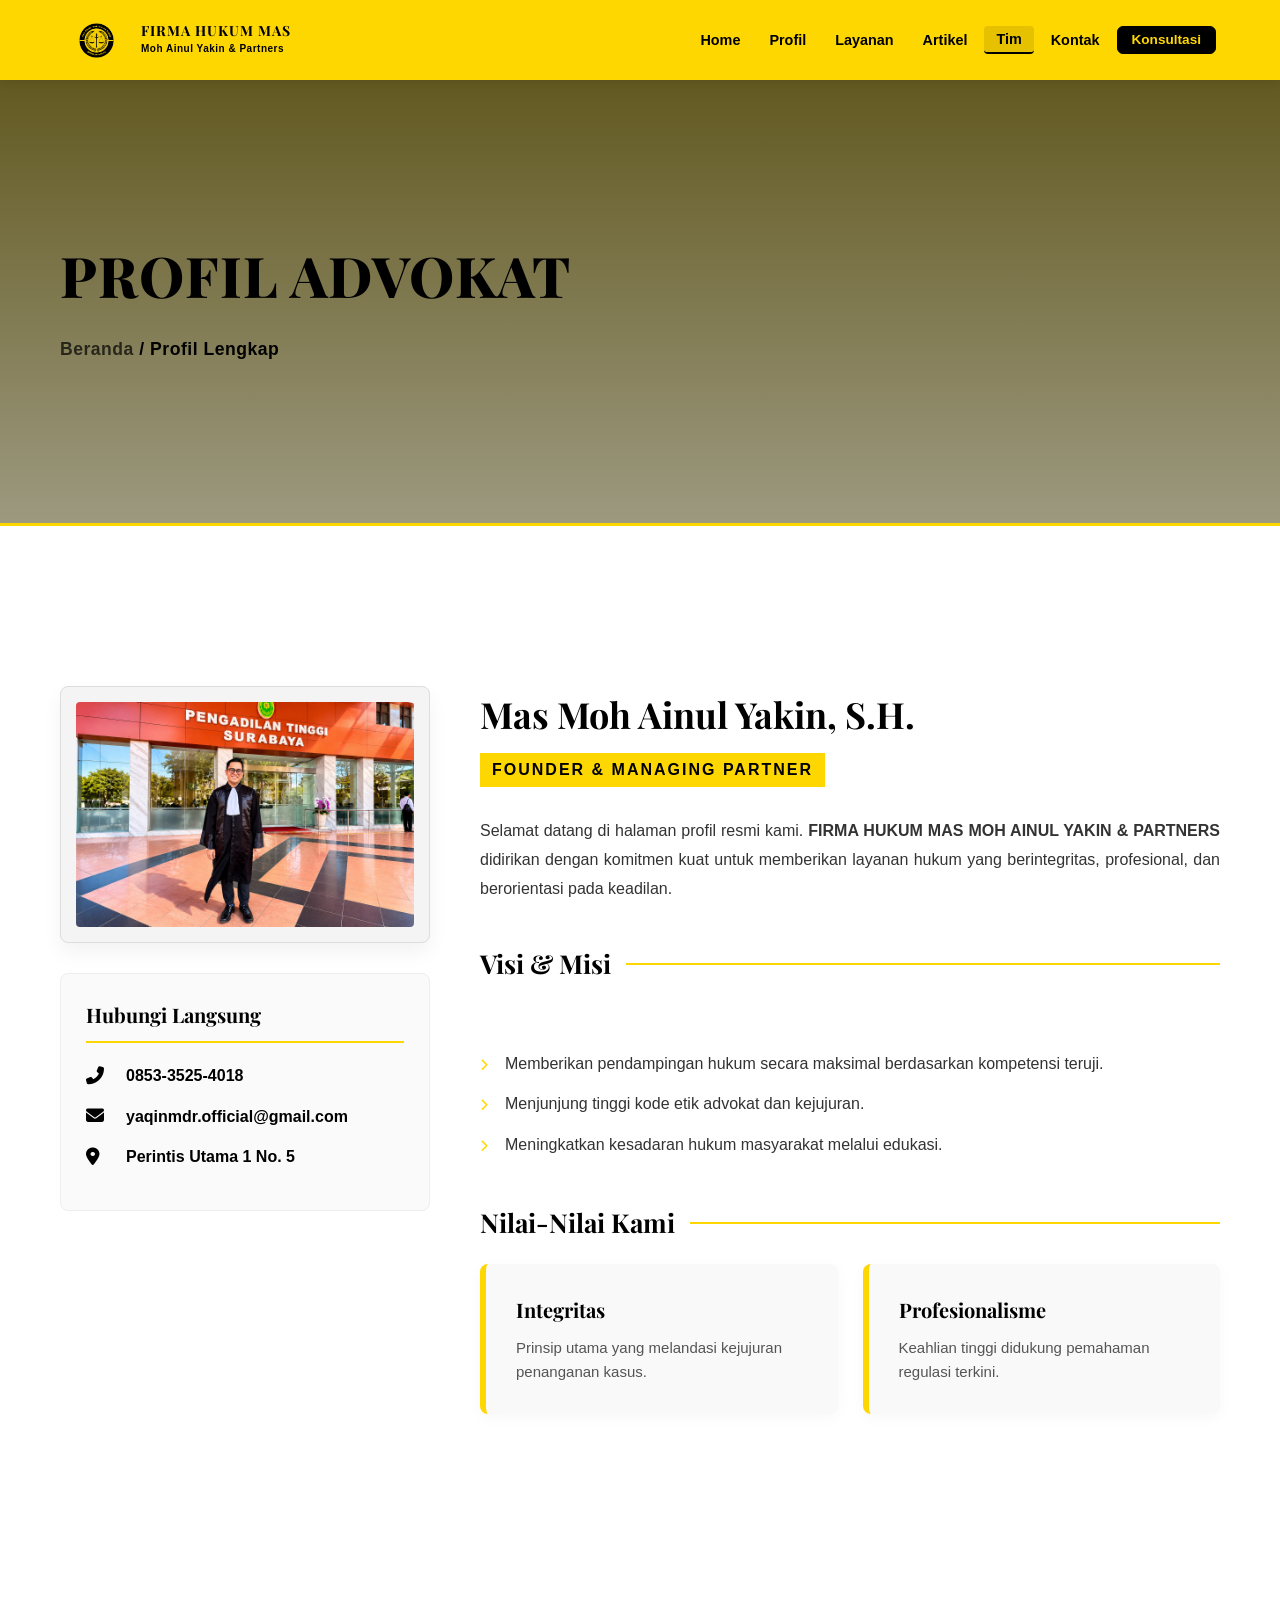
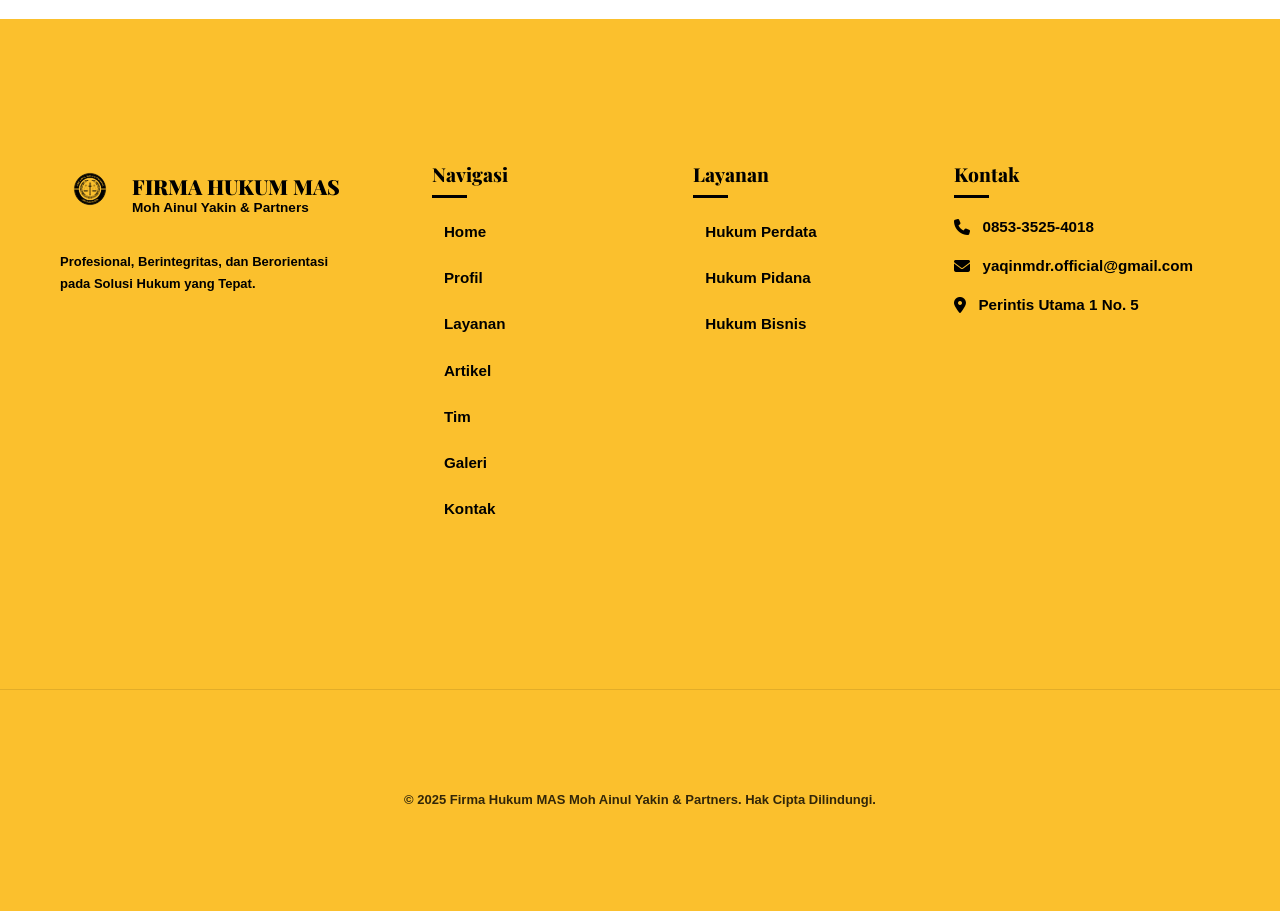
==== profil.html @ e80d19f1 "update pertama ke repo baru" ====
<!DOCTYPE html>
<html lang="id">
<head>
  <meta charset="UTF-8">
  <meta name="viewport" content="width=device-width, initial-scale=1.0">
  <title>Profil Lengkap - FIRMA HUKUM MAS MOH AINUL YAKIN & PARTNERS</title>
  
  <!-- Memanggil CSS Utama agar sinkron warnanya -->
  <link rel="stylesheet" href="style.css">
  
  <!-- Fonts -->
  <link href="https://fonts.googleapis.com/css2?family=Lato:ital,wght@0,300;0,400;0,700;1,400&family=Playfair+Display:ital,wght@0,400;0,600;0,700;1,400&display=swap" rel="stylesheet">
  
  <!-- Font Awesome -->
  <link rel="stylesheet" href="https://cdnjs.cloudflare.com/ajax/libs/font-awesome/6.4.0/css/all.min.css">

  <style>
    /* CSS Khusus Konten Halaman Profil */
.profile-hero {
  position: relative;
  padding: 150px 0 80px 0; /* Tambah padding agar lebih lega */
  
  /* GAMBAR LATAR: Meja Hukum/Perpustakaan Klasik */
  background: linear-gradient(rgba(255, 215, 0, 0.3), rgba(255, 255, 255, 0.8)), 
              url('https://images.unsplash.com/photo-1505664194779-8beaceb93744?ixlib=rb-4.0.3&auto=format&fit=crop&w=1500&q=80');
  
  background-size: cover;
  background-position: center;
  background-attachment: fixed; /* Efek paralaks keren saat di-scroll */
  border-bottom: 3px solid #FFD700;
}

.profile-hero h1 {
  font-family: 'Playfair Display', serif;
  font-size: 3.5rem; /* Ukuran diperbesar agar gagah */
  color: #000000 !important; /* HITAM PEKAT */
  font-weight: 900;
  margin-bottom: 15px;
  text-transform: uppercase;
  letter-spacing: 1px;
}

.profile-hero p {
  font-size: 1.1rem;
  color: #000000 !important; /* HITAM PEKAT */
  font-weight: 700;
  letter-spacing: 0.5px;
}

/* Warna link Beranda agar tetap hitam tapi ada efek hover */
.profile-hero p a {
  color: #000000;
  text-decoration: none;
  transition: 0.3s;
  opacity: 0.7; /* Buat sedikit pudar untuk pembeda */
}

.profile-hero p a:hover {
  opacity: 1;
  text-decoration: underline;
}

/* Responsif untuk HP */
@media (max-width: 768px) {
  .profile-hero {
    padding: 120px 0 50px 0;
    text-align: center;
  }
  .profile-hero h1 {
    font-size: 2.2rem;
  }
}
    .profile-detail { padding: 80px 0; background: #fff; }
    .profile-grid { display: grid; grid-template-columns: 1fr 2fr; gap: 50px; align-items: start; }

    .photo-wrapper {
      background: #f4f4f4;
      border: 1px solid #ddd;
      padding: 15px;
      border-radius: 8px;
      margin-bottom: 30px;
      box-shadow: 0 10px 20px rgba(0,0,0,0.05);
    }
    .photo-wrapper img { width: 100%; height: auto; border-radius: 4px; display: block; }

    .quick-contact {
      background: #fafafa;
      border-radius: 8px;
      padding: 25px;
      border: 1px solid #eee;
    }
    .quick-contact h3 {
      font-family: 'Playfair Display', serif;
      color: #000;
      font-size: 20px;
      margin-bottom: 20px;
      border-bottom: 2px solid #FFD700;
      padding-bottom: 10px;
    }
    .contact-item { display: flex; align-items: center; gap: 15px; margin-bottom: 15px; }
    .contact-item i { color: #000; font-size: 18px; width: 25px; }
    .contact-item span { color: #000; font-weight: 600; }

    .main-bio-content h2 { font-family: 'Playfair Display', serif; color: #000; font-size: 36px; margin-bottom: 10px; }
    
    .lawyer-title {
      font-size: 16px;
      color: #000;
      background: #FFD700;
      display: inline-block;
      padding: 4px 12px;
      text-transform: uppercase;
      letter-spacing: 2px;
      margin-bottom: 30px;
      font-weight: 800;
    }

    .bio-text { font-size: 16px; margin-bottom: 40px; text-align: justify; color: #333; line-height: 1.8; }

    .bio-section { margin-bottom: 45px; }
    .bio-section h3 {
      font-family: 'Playfair Display', serif;
      color: #000;
      font-size: 26px;
      margin-bottom: 20px;
      display: flex;
      align-items: center;
      gap: 15px;
    }
    .bio-section h3::after { content: ''; flex: 1; height: 2px; background: #FFD700; }

    .custom-list { list-style: none; padding: 0; }
    .custom-list li { position: relative; padding-left: 25px; margin-bottom: 15px; font-size: 16px; color: #333; }
    .custom-list li::before {
      content: '\f054'; font-family: 'Font Awesome 6 Free'; font-weight: 900;
      position: absolute; left: 0; top: 4px; color: #FFD700; font-size: 12px;
    }

    .values-grid { display: grid; grid-template-columns: repeat(auto-fit, minmax(280px, 1fr)); gap: 25px; margin-top: 20px; }
    .value-item {
      background: #f9f9f9;
      padding: 30px;
      border-radius: 8px;
      border-left: 6px solid #FFD700;
      box-shadow: 0 4px 15px rgba(0,0,0,0.03);
    }
    .value-item h4 { font-family: 'Playfair Display', serif; color: #000; font-size: 20px; margin-bottom: 10px; font-weight: 700; }
    .value-item p { font-size: 15px; color: #555; line-height: 1.6; }

    @media (max-width: 992px) {
      .profile-grid { grid-template-columns: 1fr; gap: 40px; }
    }

    @media (max-width: 768px) {
  /* Kondisi awal menu disembunyikan di HP */
  .nav-links {
    display: none; /* Ini yang bikin menu ilang di HP */
    position: absolute;
    top: 80px; /* Jarak dari atas navbar */
    left: 0;
    width: 100%;
    background-color: #FFD700; /* Warna kuning senada navbar */
    flex-direction: column;
    padding: 20px 0;
    box-shadow: 0 10px 15px rgba(0,0,0,0.1);
    z-index: 999;
  }

  /* KETIKA DIKLIK (Class .open muncul lewat JS) */
  .nav-links.open {
    display: flex !important; /* Memaksa menu muncul */
  }

  .nav-links li {
    margin: 10px 0;
  }

  /* Munculkan tombol hamburger di HP */
  .hamburger {
    display: flex !important;
  }
}
  </style>
</head>
<body>

  <!-- ===== NAVBAR ===== -->
  <nav class="navbar" id="navbar">
    <div class="nav-container">
      <div class="nav-logo">
        <img src="images/logo2.jfif" alt="Logo Firma Hukum MAS" class="nav-logo-img" />
        <div class="nav-logo-text">
          <span class="logo-title">FIRMA HUKUM MAS</span>
          <span class="logo-sub">Moh Ainul Yakin & Partners</span>
        </div>
      </div>
      <ul class="nav-links" id="navLinks">
         <li><a href="index.html" class="nav-link" style="color:#000 !important; font-weight:700;">Home</a></li>
        <li><a href="profil.html" class="nav-link" style="color:#000 !important; font-weight:700;">Profil</a></li>
        <li><a href="layanan.html" class="nav-link" style="color:#000 !important; font-weight:700;">Layanan</a></li>
        <li><a href="artikel.html" class="nav-link" style="color:#000 !important; font-weight:700;">Artikel</a></li>
        <li><a href="tim.html" class="nav-link active" style="color:#000 !important; font-weight:700; background: rgba(0,0,0,0.1);">Tim</a></li>
        <li><a href="kontak.html" class="nav-link" style="color:#000 !important; font-weight:700;">Kontak</a></li>
        <li><a href="#kontak" class="nav-btn-konsul" style="background:#000; color:#FFD700 !important;">Konsultasi</a></li>
      </ul>
      <button class="hamburger" id="hamburger">
        <span></span><span></span><span></span>
      </button>
    </div>
  </nav>

  <!-- HERO MINI -->
  <header class="profile-hero">
    <div class="container">
      <h1 style="font-family: 'Playfair Display', serif; font-weight: 800;">Profil Advokat</h1>
      <p style="font-weight: 600;"><a href="index.html" style="color:#000; text-decoration: none;">Beranda</a> / Profil Lengkap</p>
    </div>
  </header>

  <!-- DETAIL PROFIL -->
  <main class="profile-detail">
    <div class="container">
      <div class="profile-grid">

        <!-- KOLOM KIRI (SIDEBAR) -->
        <aside class="profile-sidebar">
          <div class="photo-wrapper">
            <img src="images/fotopp.jpeg" alt="Mas Moh Ainul Yakin, S.H.">
          </div>
          
          <div class="quick-contact">
            <h3>Hubungi Langsung</h3>
            <div class="contact-item">
              <i class="fas fa-phone-alt"></i>
              <span>0853-3525-4018</span>
            </div>
            <div class="contact-item">
              <i class="fas fa-envelope"></i>
              <span>yaqinmdr.official@gmail.com</span>
            </div>
            <div class="contact-item">
              <i class="fas fa-map-marker-alt"></i>
              <span>Perintis Utama 1 No. 5</span>
            </div>
          </div>
        </aside>

        <!-- KOLOM KANAN (KONTEN LENGKAP) -->
        <section class="main-bio-content">
          <h2>Mas Moh Ainul Yakin, S.H.</h2>
          <div class="lawyer-title">Founder & Managing Partner</div>
          
          <div class="bio-text">
            <p>Selamat datang di halaman profil resmi kami. <strong>FIRMA HUKUM MAS MOH AINUL YAKIN & PARTNERS</strong> didirikan dengan komitmen kuat untuk memberikan layanan hukum yang berintegritas, profesional, dan berorientasi pada keadilan.</p>
          </div>

          <div class="bio-section">
            <h3>Visi & Misi</h3>
            <p style="margin-bottom: 20px;"><strong>Visi:</strong> Menjadi firma hukum terpercaya, profesional, dan berintegritas tinggi.</p>
            <ul class="custom-list">
              <li>Memberikan pendampingan hukum secara maksimal berdasarkan kompetensi teruji.</li>
              <li>Menjunjung tinggi kode etik advokat dan kejujuran.</li>
              <li>Meningkatkan kesadaran hukum masyarakat melalui edukasi.</li>
            </ul>
          </div>

          <div class="bio-section">
            <h3>Nilai-Nilai Kami</h3>
            <div class="values-grid">
              <!-- Value 1 -->
              <div class="value-item">
                <h4>Integritas</h4>
                <p>Prinsip utama yang melandasi kejujuran penanganan kasus.</p>
              </div>
              <!-- Value 2 -->
              <div class="value-item">
                <h4>Profesionalisme</h4>
                <p>Keahlian tinggi didukung pemahaman regulasi terkini.</p>
              </div>
            </div>
          </div>
        </section>

      </div>
    </div>
  </main>

  <!-- ===== FOOTER ===== -->
  <footer class="footer">
    <div class="footer-top">
      <div class="container footer-grid">
        <div class="footer-brand">
          <div class="footer-logo">
            <img src="images/logo-bg.png" alt="Logo" class="footer-logo-img" />
            <div class="footer-logo-text">
              <span class="footer-logo-title">FIRMA HUKUM MAS</span>
              <span class="footer-logo-sub">Moh Ainul Yakin & Partners</span>
            </div>
          </div>
          <p class="footer-tagline">Profesional, Berintegritas, dan Berorientasi pada Solusi Hukum yang Tepat.</p>
        </div>
        <div class="footer-links">
          <h4>Navigasi</h4>
          <ul>
          <li><a href="index.html">Home</a></li>
          <li><a href="profil.html">Profil</a></li>
          <li><a href="layanan.html">Layanan</a></li>
          <li><a href="artikel.html">Artikel</a></li>
          <li><a href="tim.html">Tim</a></li>
          <li><a href="galeri.html">Galeri</a></li>
          <li><a href="kontak.html">Kontak</a></li>
          </ul>
        </div>
        <div class="footer-links">
          <h4>Layanan</h4>
          <ul>
            <li><a href="layanan.html#perdata">Hukum Perdata</a></li>
            <li><a href="layanan.html#pidana">Hukum Pidana</a></li>
            <li><a href="layanan.html#bisnis">Hukum Bisnis</a></li>
          </ul>
        </div>
        <div class="footer-contact">
          <h4>Kontak</h4>
          <p><i class="fas fa-phone"></i> 0853-3525-4018</p>
          <p><i class="fas fa-envelope"></i> yaqinmdr.official@gmail.com</p>
          <p><i class="fas fa-map-marker-alt"></i> Perintis Utama 1 No. 5</p>
        </div>
      </div>
    </div>
    <div class="footer-bottom">
      <div class="container">
        <p>© 2025 Firma Hukum MAS Moh Ainul Yakin & Partners. Hak Cipta Dilindungi.</p>
      </div>
    </div>
  </footer>

 <script>
  // Ambil elemen tombol hamburger dan daftar menu
  const hamburger = document.getElementById('hamburger');
  const navLinks = document.getElementById('navLinks');

  // Ketika tombol hamburger diklik
  hamburger.addEventListener('click', () => {
    // Tambahkan atau hapus class 'open' pada menu
    navLinks.classList.toggle('open');
    // Tambahkan atau hapus class 'open' pada tombol (biar ada animasi kalau mau)
    hamburger.classList.toggle('open');
  });

  // (Opsional) Tutup menu jika pengguna klik salah satu link di dalamnya
  document.querySelectorAll('.nav-link').forEach(link => {
    link.addEventListener('click', () => {
      navLinks.classList.remove('open');
      hamburger.classList.remove('open');
    });
  });
</script>
</body>
</html>
---- style.css ----
/* ===== CSS VARIABLES ===== */
:root {
  --gold: #FFD700;
  --gold-light: #FFE44D;
  --gold-dark: #E6BE00;
  --gold-text: #B8920A;
  --gold-gradient: linear-gradient(135deg, #FFD700, #FFE44D, #FFD700);
  --dark: #0D0D0D;
  --dark-2: #1A1A1A;
  --dark-3: #222222;
  --text: #2C2C2C;
  --text-light: #666;
  --white: #FFFFFF;
  --bg-light: #F9F7F2;
  --bg-section: #F4F1EA;
  --border: rgba(255, 215, 0, 0.2);
  --shadow: 0 8px 32px rgba(0,0,0,0.12);
  --shadow-gold: 0 8px 32px rgba(255, 215, 0, 0.25);
  --radius: 12px;
  --radius-lg: 20px;
  --transition: all 0.3s cubic-bezier(0.4, 0, 0.2, 1);
}

/* ===== RESET & BASE ===== */
*, *::before, *::after { box-sizing: border-box; margin: 0; padding: 0; }
html { scroll-behavior: smooth; font-size: 16px; }
body { font-family: 'Lato', sans-serif; color: var(--text); background: var(--white); overflow-x: hidden; }
a { text-decoration: none; color: inherit; }
ul { list-style: none; }
img { max-width: 100%; display: block; }
button { cursor: pointer; border: none; background: none; font-family: inherit; }

.gold { color: var(--gold); }
.container { max-width: 1200px; margin: 0 auto; padding: 0 24px; }

/* ===== LOGO IMAGE ===== */
.nav-logo-img {
  height: 65px;
  width: auto;
  object-fit: contain;
  display: block;
  flex-shrink: 0;
   mix-blend-mode: multiply; 
}
.nav-logo {
  display: flex;
  align-items: center;
  gap: 15px;
  min-width: 0;
}
.nav-logo-text {
  display: flex;
  flex-direction: column;
  justify-content: center;
}
.logo-title {
  color: #000 !important;
  font-weight: 900; /* Dibuat lebih tebal */
  font-size: 1.5rem; /* Ukuran font diperbesar */
  line-height: 1.1;
  letter-spacing: 0.5px;
}
.logo-sub {
  color: #000 !important;
  font-size: 0.95rem; /* Ukuran sub-teks diperbesar */
  font-weight: 700;
  margin-top: 2px;
}

/* ===== ABOUT PHOTO ===== */
.about-photo {
  width: 320px;
  height: 380px;
  object-fit: cover;
  border-radius: var(--radius-lg);
  border: 3px solid rgba(255,215,0,0.3);
  box-shadow: var(--shadow), 0 0 0 8px rgba(255,215,0,0.06);
  display: block;
}

/* ===== ARTIKEL PHOTO ===== */
.artikel-photo {
  width: 100%;
  height: 200px;
  object-fit: cover;
  display: block;
  transition: transform 0.4s ease;
}
.artikel-card:hover .artikel-photo { transform: scale(1.05); }

/* ===== FOOTER LOGO IMAGE ===== */
.footer-logo-img {
  height: 52px;
  width: auto;
  object-fit: contain;
  margin-bottom: 16px;
  display: block;
}


::-webkit-scrollbar { width: 6px; }
::-webkit-scrollbar-track { background: var(--bg-light); }
::-webkit-scrollbar-thumb { background: var(--gold); border-radius: 3px; }

/* ===== NAVBAR ===== */
.navbar {
  position: fixed;
  top: 0;
  left: 0;
  width: 100%;
  z-index: 1000;
  background: #FFD700; /* Kuning */
  box-shadow: 0 2px 10px rgba(0,0,0,0.1);
  height: 80px; /* Atur tinggi navbar */
  display: flex;
  align-items: center;
}
.navbar.scrolled {
  background: rgba(255,255,255,0.98);
  box-shadow: 0 4px 24px rgba(0,0,0,0.08);
}
.nav-container {
  width: 100%;
  max-width: 1200px;
  margin: 0 auto;
  padding: 0 24px;
  display: flex;
  justify-content: space-between;
  align-items: center;
}
.nav-logo { display: flex; align-items: center; gap: 12px; }
.logo-icon {
  width: 44px; height: 44px;
  background: var(--gold-gradient);
  border-radius: 10px;
  display: flex; align-items: center; justify-content: center;
  font-size: 20px; color: var(--dark);
  box-shadow: var(--shadow-gold);
}
.logo-text { display: flex; flex-direction: column; }
.logo-title { font-family: 'Playfair Display', serif; font-size: 14px; font-weight: 700; color: var(--dark); letter-spacing: 1px; }
.logo-sub { font-size: 10px; color: var(--gold-text); letter-spacing: 0.5px; }

.nav-links {
  display: flex;
  align-items: center;
  gap: 5px; /* Jarak antar menu */
  list-style: none;
  margin: 0;
  padding: 0;
}

.nav-link {
  color: #000 !important;
  font-weight: 700;
  text-decoration: none;
  font-size: 0.9rem; /* Ukuran font sedikit dikecilkan */
  padding: 6px 12px; /* Padding dikurangi agar lebih slim */
  border-radius: 4px; /* Lengkungan sedikit saja */
  transition: all 0.2s ease;
  display: inline-block;
  line-height: 1; /* Memastikan teks tepat di tengah secara vertikal */
}

.nav-link:hover {
  background-color: #000; /* Background jadi hitam */
  color: #FFD700 !important; /* Tulisan jadi kuning (biar tetap nyambung sama tema) */
  /* ATAU ganti ke #fff jika ingin tulisan putih bersih */
}


.nav-link::after {
  content: ''; position: absolute; bottom: 4px; left: 50%; transform: translateX(-50%);
  width: 0; height: 2px; background: var(--gold); border-radius: 2px;
  transition: width 0.3s ease;
}
.nav-link.active {
  background-color: rgba(0, 0, 0, 0.1); /* Kasih tanda tipis kalau lagi di menu itu */
  border-bottom: 2px solid #000;
}
.nav-btn-konsul {
  background: #000 !important; /* Tetap Hitam */
  color: #FFD700 !important;    /* Tetap Kuning */
  padding: 6px 14px;            /* Padding dikecilkan agar lebih slim */
  border-radius: 6px;           /* Sudut kotak yang lebih halus */
  font-weight: 700;
  font-size: 0.85rem;           /* Ukuran font sedikit lebih kecil dari menu lain agar terlihat pas */
  text-decoration: none;
  transition: all 0.3s ease;
  display: inline-block;
  line-height: 1;               /* Menjaga teks tetap di tengah */
  border: 1px solid #000;       /* Menambah ketegasan */
}

.nav-btn-konsul:hover {
  background: #333 !important;  /* Warna hitam agak pudar saat hover */
  transform: translateY(-1px);  /* Efek angkat sedikit saat di-hover */
}

.hamburger {
  display: none;
  flex-direction: column;
  gap: 5px;
  padding: 10px;
  background: rgba(255,215,0,0.15);
  border: 1px solid rgba(255,215,0,0.35);
  border-radius: 8px;
  cursor: pointer;
  z-index: 1100;
  position: relative;
}
.hamburger span { display: block; width: 24px; height: 2px; background: var(--dark); border-radius: 2px; transition: var(--transition); }
.hamburger.open span:nth-child(1) { transform: translateY(7px) rotate(45deg); }
.hamburger.open span:nth-child(2) { opacity: 0; }
.hamburger.open span:nth-child(3) { transform: translateY(-7px) rotate(-45deg); }

/* ===== HERO SLIDER ===== */
.hero { position: relative; height: 100vh; min-height: 600px; overflow: hidden; }
.slider-wrapper { position: relative; height: 100%; }

.slide {
  position: absolute; inset: 0;
  opacity: 0; transition: opacity 0.8s ease;
  display: flex; align-items: center;
}
.slide.active { opacity: 1; z-index: 2; }

.slide-bg {
  position: absolute; inset: 0; background-size: cover; background-position: center top;
  transition: transform 8s ease; transform: scale(1.05);
  z-index: 0;
}
.slide.active .slide-bg { transform: scale(1); }

.slide-bg-1 { background: var(--white); }
.slide-bg-2 { background: var(--white); }
.slide-bg-3 { background: var(--white); }

/* Gold geometric accents per slide */
.slide-bg-1::before, .slide-bg-2::before, .slide-bg-3::before {
  content: ''; position: absolute; inset: 0;
  background:
    radial-gradient(ellipse 60% 80% at 80% 50%, rgba(255,215,0,0.06) 0%, transparent 70%),
    radial-gradient(circle at 20% 80%, rgba(255,215,0,0.04) 0%, transparent 50%);
}

.slide-overlay {
  display: none;
}

.slide-content {
  position: relative; z-index: 3;
  max-width: 1200px; margin: 0 auto; padding: 0 24px;
  width: 100%; display: flex; align-items: center; justify-content: center; gap: 60px;
  padding-top: 72px;
}

.slide-text { flex: 1; max-width: 700px; text-align: center; }
.slide-accent-bar { margin-left: auto; margin-right: auto; }
.slide-actions { justify-content: center; }
.slide-socials { justify-content: center; }

.slide-accent-bar { display: none; }

.slide-heading {
  font-family: 'Playfair Display', serif;
  font-size: clamp(36px, 5vw, 58px);
  font-weight: 900; color: var(--gold);
  line-height: 1.15; margin-bottom: 20px;
  -webkit-text-stroke: 1.5px var(--dark);
  paint-order: stroke fill;
}
.slide-heading .gold {
  color: var(--dark);
}

.typewriter-wrap { display: inline-block; }
.typewriter {
  color: var(--dark);
  border-right: 3px solid var(--dark);
  white-space: nowrap; overflow: hidden;
  animation: blink-cursor 0.75s step-end infinite;
}
@keyframes blink-cursor { 0%,100%{border-color:var(--dark)} 50%{border-color:transparent} }

.slide-desc {
  color: var(--text-light); font-size: 16px;
  line-height: 1.8; margin: 0 auto 32px; max-width: 480px;
  text-align: center;
}

.slide-actions { display: flex; flex-wrap: wrap; gap: 12px; margin-bottom: 28px; }

.btn-phone {
  display: inline-flex; align-items: center; gap: 8px;
  background: rgba(13,13,13,0.04); color: var(--dark);
  border: 1px solid rgba(13,13,13,0.15);
  padding: 12px 20px; border-radius: 50px; font-size: 14px; font-weight: 600;
  backdrop-filter: blur(8px); transition: var(--transition);
}
.btn-phone:hover { background: rgba(13,13,13,0.08); transform: translateY(-2px); }

.btn-konsul {
  display: inline-flex; align-items: center; gap: 8px;
  background: var(--gold-gradient); color: var(--white);
  padding: 12px 24px; border-radius: 50px; font-size: 14px; font-weight: 700;
  box-shadow: var(--shadow-gold); transition: var(--transition); letter-spacing: 0.3px;
}
.btn-konsul:hover { transform: translateY(-3px); box-shadow: 0 16px 40px rgba(255,215,0,0.45); }

.btn-wa {
  display: inline-flex; align-items: center; gap: 8px;
  background: #25D366; color: var(--white);
  padding: 12px 20px; border-radius: 50px; font-size: 14px; font-weight: 600;
  transition: var(--transition);
}
.btn-wa:hover { background: #1ebe5b; transform: translateY(-2px); }

.slide-socials { display: flex; gap: 12px; margin-bottom: 50px; }
.slide-socials a {
  width: 38px; height: 38px; border-radius: 50%;
  border: 1px solid rgba(255,215,0,0.4);
  display: flex; align-items: center; justify-content: center;
  color: var(--dark); font-size: 14px;
  transition: var(--transition);
}
.slide-socials a:hover { background: var(--gold); color: var(--dark); transform: translateY(-3px); }

.slide-visual {
  flex: 0 0 auto; display: flex; flex-direction: column;
  align-items: center; gap: 16px;
}
.visual-icon-wrap {
  width: 260px; height: 320px;
  background: linear-gradient(135deg, rgba(255,215,0,0.08) 0%, rgba(255,215,0,0.02) 100%);
  border: 1px solid rgba(255,215,0,0.2);
  border-radius: var(--radius-lg);
  display: flex; align-items: center; justify-content: center;
  position: relative; overflow: hidden;
}
.visual-icon-wrap::before {
  content: ''; position: absolute; inset: 0;
  background: radial-gradient(circle at 50% 50%, rgba(255,215,0,0.1) 0%, transparent 70%);
}
.hero-icon { font-size: 100px; color: var(--gold); opacity: 0.6; }
.slide-name-tag {
  background: rgba(255,215,0,0.15); border: 1px solid rgba(255,215,0,0.3);
  color: var(--gold); padding: 8px 20px; border-radius: 50px;
  font-size: 12px; font-weight: 600; letter-spacing: 0.5px;
  backdrop-filter: blur(8px);
}

/* Slider controls */
.slider-arrow {
  position: absolute; top: 50%; transform: translateY(-50%);
  width: 50px; height: 50px; border-radius: 50%;
  background: rgba(255,215,0,0.15); border: 1px solid rgba(255,215,0,0.3);
  color: var(--dark); font-size: 16px; z-index: 10;
  display: flex; align-items: center; justify-content: center;
  transition: var(--transition); backdrop-filter: blur(8px);
}
.slider-arrow:hover { background: var(--gold); color: var(--dark); transform: translateY(-50%) scale(1.1); }
.prev { left: 24px; }
.next { right: 24px; }

.slider-dots {
  position: absolute; bottom: 28px; left: 50%; transform: translateX(-50%);
  display: flex; gap: 10px; z-index: 10;
}
.dot {
  width: 10px; height: 10px; border-radius: 50%;
  background: rgba(13,13,13,0.15); border: 1px solid rgba(255,215,0,0.4);
  transition: var(--transition);
}
.dot.active { background: var(--gold); width: 28px; border-radius: 5px; }

/* ===== STATS BAR ===== */
.stats-bar {
  background: var(--white);
  border-top: 2px solid var(--gold);
  border-bottom: 1px solid rgba(255,215,0,0.2);
  padding: 36px 0;
}
.stats-container {
  max-width: 1200px; margin: 0 auto; padding: 0 24px;
  display: flex; align-items: center; justify-content: space-around;
  flex-wrap: wrap; gap: 24px;
}
.stat-item {
  text-align: center;
  display: flex; flex-direction: column; align-items: center; gap: 4px;
}
.stat-num {
  font-family: 'Playfair Display', serif;
  font-size: 42px; font-weight: 900; color: var(--gold);
  line-height: 1;
  -webkit-text-stroke: 1px var(--dark);
  paint-order: stroke fill;
}
.stat-plus {
  font-size: 24px; font-weight: 700; color: var(--gold); margin-left: 2px;
  -webkit-text-stroke: 0.75px var(--dark);
  paint-order: stroke fill;
}
.stat-label { font-size: 13px; color: var(--text-light); letter-spacing: 0.5px; margin-top: 4px; }
.stat-divider { width: 1px; height: 50px; background: rgba(255,215,0,0.25); }

/* ===== SECTION COMMON ===== */
.section-header { text-align: center; margin-bottom: 60px; }
.section-tag {
  display: inline-block;
  font-size: 12px; font-weight: 700; letter-spacing: 2px; text-transform: uppercase;
  color: var(--gold); background: rgba(255,215,0,0.1);
  border: 1px solid rgba(255,215,0,0.3);
  padding: 6px 16px; border-radius: 50px; margin-bottom: 14px;
}
.section-heading {
  font-family: 'Playfair Display', serif;
  font-size: clamp(28px, 4vw, 42px); font-weight: 700; color: var(--dark);
  line-height: 1.2; margin-bottom: 14px;
}
.section-sub { font-size: 16px; color: var(--text-light); max-width: 560px; margin: 0 auto; line-height: 1.7; }

/* ===== ABOUT ===== */
.about { padding: 100px 0; background: var(--bg-light); }
.about-grid { display: grid; grid-template-columns: 1fr 1.2fr; gap: 80px; align-items: center; }
.about-visual { display: flex; justify-content: center; }
.about-img-wrap { position: relative; }
.about-icon-bg {
  width: 320px; height: 380px;
  background: linear-gradient(135deg, var(--dark) 0%, var(--dark-3) 100%);
  border-radius: var(--radius-lg);
  display: flex; align-items: center; justify-content: center;
  border: 1px solid rgba(255,215,0,0.2);
  box-shadow: var(--shadow);
  position: relative; overflow: hidden;
}
.about-icon-bg::before {
  content: ''; position: absolute; inset: 0;
  background: radial-gradient(circle at 50% 60%, rgba(255,215,0,0.12) 0%, transparent 70%);
}
.about-big-icon { font-size: 120px; color: var(--gold); opacity: 0.5; }
.about-badge {
  position: absolute; bottom: -16px; right: -16px;
  background: var(--gold-gradient); color: var(--dark);
  padding: 12px 20px; border-radius: 12px;
  display: flex; align-items: center; gap: 8px;
  font-size: 13px; font-weight: 700;
  box-shadow: var(--shadow-gold);
}

.about-text .section-tag { margin-bottom: 12px; }
.about-text p { font-size: 15px; color: var(--text-light); line-height: 1.8; margin-bottom: 16px; }
.about-values { display: flex; flex-wrap: wrap; gap: 10px; margin: 24px 0; }
.value-chip {
  display: inline-flex; align-items: center; gap: 6px;
  font-size: 13px; font-weight: 600; color: var(--text);
  background: var(--white); border: 1px solid var(--border);
  padding: 8px 14px; border-radius: 50px;
  transition: var(--transition);
}
.value-chip i { color: var(--gold); }
.value-chip:hover { background: var(--gold); color: var(--dark); border-color: var(--gold); }
.value-chip:hover i { color: var(--dark); }

.btn-primary {
  display: inline-flex; align-items: center; gap: 10px;
  background: var(--gold-gradient); color: var(--dark);
  padding: 14px 28px; border-radius: 50px; font-size: 15px; font-weight: 700;
  box-shadow: var(--shadow-gold); transition: var(--transition);
}
.btn-primary:hover { transform: translateY(-3px); box-shadow: 0 16px 40px rgba(255,215,0,0.45); }
.btn-primary i { transition: transform 0.3s ease; }
.btn-primary:hover i { transform: translateX(4px); }

/* ===== SERVICES ===== */
.services { padding: 100px 0; background: var(--white); }
.services-grid {
  display: grid;
  grid-template-columns: repeat(auto-fill, minmax(280px, 1fr));
  gap: 24px;
}
.service-card {
  background: var(--white); border: 1px solid rgba(0,0,0,0.07);
  border-radius: var(--radius); padding: 32px 28px;
  transition: var(--transition); position: relative; overflow: hidden;
  box-shadow: 0 2px 12px rgba(0,0,0,0.05);
}
.service-card::before {
  content: ''; position: absolute; bottom: 0; left: 0; right: 0; height: 3px;
  background: var(--gold-gradient); transform: scaleX(0); transition: transform 0.3s ease;
  transform-origin: left;
}
.service-card:hover { transform: translateY(-6px); box-shadow: var(--shadow-gold); border-color: rgba(255,215,0,0.2); }
.service-card:hover::before { transform: scaleX(1); }

.service-icon {
  width: 56px; height: 56px;
  background: rgba(255,215,0,0.1); border: 1px solid rgba(255,215,0,0.2);
  border-radius: 14px; display: flex; align-items: center; justify-content: center;
  font-size: 22px; color: var(--gold); margin-bottom: 18px;
  transition: var(--transition);
}
.service-card:hover .service-icon { background: var(--gold-gradient); color: var(--dark); }
.service-card h3 {
  font-family: 'Playfair Display', serif;
  font-size: 17px; font-weight: 700; color: var(--dark); margin-bottom: 10px;
}
.service-card p { font-size: 14px; color: var(--text-light); line-height: 1.7; margin-bottom: 20px; }
.btn-readmore {
  display: inline-flex; align-items: center; gap: 6px;
  font-size: 13px; font-weight: 700; color: var(--gold);
  border: 1px solid rgba(255,215,0,0.3); padding: 8px 18px;
  border-radius: 50px; transition: var(--transition);
}
.btn-readmore:hover { background: var(--gold); color: var(--dark); }
.btn-readmore i { transition: transform 0.3s ease; }
.btn-readmore:hover i { transform: translateX(4px); }

/* ===== MODAL ===== */
.modal-overlay {
  position: fixed; inset: 0; background: rgba(0,0,0,0.7);
  z-index: 9999; display: flex; align-items: center; justify-content: center;
  padding: 24px; opacity: 0; pointer-events: none;
  transition: opacity 0.3s ease; backdrop-filter: blur(4px);
}
.modal-overlay.open { opacity: 1; pointer-events: all; }
.modal-box {
  background: var(--white); border-radius: var(--radius-lg);
  padding: 40px; max-width: 560px; width: 100%;
  position: relative; transform: translateY(20px) scale(0.97);
  transition: transform 0.3s ease;
  max-height: 90vh; overflow-y: auto;
  border: 1px solid rgba(255,215,0,0.2);
  box-shadow: 0 32px 80px rgba(0,0,0,0.3);
}
.modal-overlay.open .modal-box { transform: translateY(0) scale(1); }
.modal-close {
  position: absolute; top: 16px; right: 16px;
  width: 36px; height: 36px; border-radius: 50%;
  background: var(--bg-light); color: var(--text-light);
  display: flex; align-items: center; justify-content: center;
  font-size: 14px; transition: var(--transition);
}
.modal-close:hover { background: var(--gold); color: var(--dark); }
.modal-icon-wrap {
  width: 64px; height: 64px; border-radius: 16px;
  background: rgba(255,215,0,0.1); border: 1px solid rgba(255,215,0,0.25);
  display: flex; align-items: center; justify-content: center;
  font-size: 26px; color: var(--gold); margin-bottom: 20px;
}
.modal-box h2 {
  font-family: 'Playfair Display', serif;
  font-size: 24px; font-weight: 700; margin-bottom: 12px; color: var(--dark);
}
.modal-box p { font-size: 15px; color: var(--text-light); line-height: 1.8; margin-bottom: 20px; }
.modal-features { display: flex; flex-direction: column; gap: 10px; margin-bottom: 28px; }
.modal-feature {
  display: flex; align-items: flex-start; gap: 10px;
  font-size: 14px; color: var(--text);
}
.modal-feature i { color: var(--gold); margin-top: 2px; flex-shrink: 0; }
.modal-actions { display: flex; gap: 12px; flex-wrap: wrap; }
.btn-wa-modal {
  display: inline-flex; align-items: center; gap: 8px;
  background: #25D366; color: var(--white);
  padding: 12px 20px; border-radius: 50px; font-size: 14px; font-weight: 600;
  transition: var(--transition);
}
.btn-wa-modal:hover { background: #1ebe5b; transform: translateY(-2px); }
.btn-primary-modal {
  display: inline-flex; align-items: center; gap: 8px;
  background: var(--gold-gradient); color: var(--dark);
  padding: 12px 20px; border-radius: 50px; font-size: 14px; font-weight: 700;
  transition: var(--transition); box-shadow: var(--shadow-gold);
}
.btn-primary-modal:hover { transform: translateY(-2px); }

/* --- RESET & BASIC STYLES --- */
        * {
            margin: 0;
            padding: 0;
            box-sizing: border-box;
        }

        body {
            font-family: 'Poppins', sans-serif;
            background-color: #0f1216; /* Warna background body sangat gelap */
            color: #ffffff;
            line-height: 1.6;
        }

        .container {
            max-width: 1200px;
            margin: 0 auto;
            padding: 80px 20px;
        }

        /* --- HEADER SECTION --- */
        .section-header {
            text-align: center;
            margin-bottom: 60px;
        }

        .section-header h2 {
            font-family: 'Playfair Display', serif;
            font-size: 36px;
            margin-bottom: 15px;
        }

        .section-header .gold-text {
            color: #d4af37;
        }

        /* --- GRID LAYOUT --- */
        .hukum-grid {
            display: grid;
            grid-template-columns: repeat(auto-fit, minmax(350px, 1fr));
            gap: 30px;
        }

        /* --- THE CARD STYLE (INTI MASALAH) --- */
        .hukum-card {
            position: relative;
            height: 500px;
            background-color: #1a1e26; /* Warna awal saat gambar belum muncul */
            border-radius: 4px;
            overflow: hidden;
            display: flex;
            align-items: center;
            justify-content: center;
            padding: 40px;
            text-align: center;
            border: 1px solid rgba(255, 215, 0, 0.1);
            transition: all 0.4s ease;
            cursor: pointer;
        }

        /* 1. Gambar Background (Default Sembunyi) */
        .hukum-card-bg {
            position: absolute;
            top: 0;
            left: 0;
            width: 100%;
            height: 100%;
            z-index: 1;
            opacity: 0; /* Sembunyi */
            transform: scale(1.1); /* Efek zoom awal */
            transition: opacity 0.6s ease, transform 0.6s ease;
        }

        .hukum-card-bg img {
            width: 100%;
            height: 100%;
            object-fit: cover;
        }

        /* 2. Overlay Gelap di atas gambar agar teks terbaca */
        .hukum-card-bg::after {
            content: '';
            position: absolute;
            top: 0;
            left: 0;
            width: 100%;
            height: 100%;
            background: linear-gradient(rgba(15, 18, 22, 0.7), rgba(15, 18, 22, 0.95));
        }

        /* 3. Konten Teks & Icon (Selalu di Depan) */
        .hukum-card-content {
            position: relative;
            z-index: 2; /* Menjamin teks di atas gambar */
            transition: transform 0.4s ease;
        }

        .hukum-icon {
            margin-bottom: 25px;
            display: block;
        }

        .hukum-icon i {
            font-size: 50px;
            color: #d4af37; /* Warna emas */
        }

        .hukum-card h3 {
            font-family: 'Playfair Display', serif;
            font-size: 28px;
            margin-bottom: 20px;
            color: #ffffff;
        }

        .hukum-card p {
            font-size: 15px;
            color: rgba(255, 255, 255, 0.8);
            margin-bottom: 30px;
            font-weight: 300;
        }

        .read-more {
            text-decoration: none;
            color: #ffffff;
            font-weight: 600;
            font-size: 14px;
            display: inline-flex;
            align-items: center;
            gap: 10px;
            transition: gap 0.3s ease;
        }

        .read-more i {
            font-size: 12px;
            transition: transform 0.3s ease;
        }

        /* --- HOVER EFFECTS --- */
        .hukum-card:hover {
            border-color: #d4af37;
            box-shadow: 0 10px 40px rgba(0,0,0,0.5);
        }

        /* Saat Card di Hover, Gambar Background muncul */
        .hukum-card:hover .hukum-card-bg {
            opacity: 1;
            transform: scale(1); /* Zoom out ke normal */
        }

        /* Konten sedikit naik saat di hover */
        .hukum-card:hover .hukum-card-content {
            transform: translateY(-10px);
        }

        .hukum-card:hover .read-more {
            color: #d4af37;
            gap: 15px;
        }

        .hukum-card:hover .read-more i {
            transform: translateX(5px);
        }

        /* Responsif Mobile */
        @media (max-width: 768px) {
            .hukum-grid {
                grid-template-columns: 1fr;
            }
        }
/* ===== KONTAK ===== */
.kontak { padding: 100px 0; background: var(--bg-light); }
.kontak .section-tag { background: rgba(255,215,0,0.15); }
.kontak-grid { display: grid; grid-template-columns: 1fr 1.4fr; gap: 60px; align-items: start; }

.kontak-info { display: flex; flex-direction: column; gap: 24px; }
.info-item { display: flex; align-items: flex-start; gap: 16px; }
.info-icon {
  width: 48px; height: 48px; flex-shrink: 0;
  background: rgba(255,215,0,0.12); border: 1px solid rgba(255,215,0,0.25);
  border-radius: 12px; display: flex; align-items: center; justify-content: center;
  font-size: 18px; color: var(--gold);
}
.info-item strong { display: block; color: var(--dark); font-size: 14px; margin-bottom: 4px; }
.info-item p { color: var(--text-light); font-size: 14px; }
.btn-wa-lg {
  display: inline-flex; align-items: center; gap: 10px;
  background: #25D366; color: var(--white);
  padding: 14px 28px; border-radius: 50px; font-size: 15px; font-weight: 700;
  transition: var(--transition); align-self: flex-start; margin-top: 8px;
}
.btn-wa-lg:hover { background: #1ebe5b; transform: translateY(-3px); box-shadow: 0 12px 32px rgba(37,211,102,0.35); }

.kontak-form { display: flex; flex-direction: column; gap: 16px; }
.form-row { display: grid; grid-template-columns: 1fr 1fr; gap: 16px; }
.form-group { display: flex; flex-direction: column; gap: 6px; }
.form-group label { font-size: 13px; font-weight: 600; color: var(--text); letter-spacing: 0.3px; }
.form-group input,
.form-group select,
.form-group textarea {
  background: var(--white); border: 1px solid rgba(255,215,0,0.3);
  border-radius: 10px; padding: 12px 16px;
  font-size: 14px; color: var(--text); font-family: inherit;
  transition: var(--transition); outline: none;
  box-shadow: 0 1px 4px rgba(0,0,0,0.03);
}
.form-group input::placeholder, .form-group textarea::placeholder { color: rgba(44,44,44,0.35); }
.form-group input:focus, .form-group select:focus, .form-group textarea:focus {
  border-color: var(--gold); background: rgba(255,215,0,0.04);
  box-shadow: 0 0 0 3px rgba(255,215,0,0.12);
}
.form-group select option { background: var(--white); color: var(--text); }
.form-group textarea { resize: vertical; }
.btn-submit {
  display: inline-flex; align-items: center; justify-content: center; gap: 10px;
  background: var(--gold-gradient); color: var(--dark);
  padding: 14px 32px; border-radius: 50px; font-size: 15px; font-weight: 700;
  font-family: inherit; box-shadow: var(--shadow-gold); transition: var(--transition);
  align-self: flex-start;
}
.btn-submit:hover { transform: translateY(-3px); box-shadow: 0 16px 40px rgba(255,215,0,0.45); }

/* ===== REVISI LENGKAP FOOTER (Kuning & Hitam) ===== */
.footer {
  position: relative; /* Penting agar gambar latar tidak keluar jalur */
  background-color: #FBC02D; /* Warna dasar kuning */
  color: #000000;
  padding-top: 60px;
  overflow: hidden; /* Memastikan gambar tidak bocor ke luar area footer */
}


.footer::before {
  content: "";
  position: absolute;
  top: 0;
  right: 0; /* Kita buat dia nempel di kanan */
  width: 100%;
  height: 100%;
  background-image: url('https://images.unsplash.com/photo-1589829545856-d10d557cf95f?ixlib=rb-4.0.3&auto=format&fit=crop&w=800&q=80');
  
  /* PENGATURAN UKURAN AGAR PAS */
  background-size: contain; /* Memastikan seluruh gambar terlihat, tidak di-zoom paksa */
  background-position: right center; /* Gambar nempel di kanan agar tidak tabrakan dengan teks kiri */
  background-repeat: no-repeat;
  
  opacity: 0.12; /* Dibuat sedikit lebih tipis agar teks lebih mudah dibaca */
  z-index: 1;
  pointer-events: none;
}


.footer-top, 
.footer-bottom {
  position: relative;
  z-index: 2; /* Di atas lapisan ::before */
}

.footer-top {
  padding-bottom: 40px;
}

.footer-grid {
  display: grid;
  grid-template-columns: 1.5fr 1fr 1fr 1.2fr; /* Membagi kolom secara rapi */
  gap: 40px;
}

/* Branding (Logo + Nama) */
.footer-logo {
  display: flex;
  align-items: center; /* Menyejajarkan logo & tulisan secara horizontal */
  gap: 12px;
  margin-bottom: 16px;
}

.footer-logo-img {
  height: 60px; /* Ukuran diperbesar sedikit */
  width: auto;
   /* Membuat logo jadi hitam */
  mix-blend-mode: multiply; /* Menghilangkan background putih pada file gambar */
}

.footer-logo-text {
  display: flex;
  flex-direction: column;
}

.footer-logo-title {
  font-family: 'Playfair Display', serif;
  font-size: 1.3rem;
  font-weight: 900;
  color: #000;
  line-height: 1.1;
}

.footer-logo-sub {
  font-size: 0.85rem;
  font-weight: 700;
  color: #000;
}

.footer-tagline {
  font-size: 13px;
  color: #000;
  font-weight: 600;
  line-height: 1.7;
  max-width: 280px;
}

/* Judul Kolom Footer */
.footer-links h4, 
.footer-contact h4 {
  font-family: 'Playfair Display', serif;
  font-size: 1.2rem;
  color: #000;
  font-weight: 800;
  margin-bottom: 25px;
  position: relative;
}

.footer-links h4::after, 
.footer-contact h4::after {
  content: '';
  position: absolute;
  bottom: -8px;
  left: 0;
  width: 35px;
  height: 3px;
  background: #000; /* Garis bawah hitam */
}

/* Navigasi & Hover Effect */
.footer-links ul {
  list-style: none;
  padding: 0;
}

.footer-links li {
  margin-bottom: 12px;
}

.footer-links a {
  color: #000 !important;
  text-decoration: none;
  font-size: 0.95rem;
  font-weight: 600;
  padding: 5px 12px;
  border-radius: 4px;
  transition: all 0.3s ease;
  display: inline-block;
}

/* HOVER: Kotak Hitam, Tulisan Kuning (Sesuai Header) */
.footer-links a:hover {
  background-color: #000;
  color: #FBC02D !important;
  transform: translateX(5px);
}

/* Bagian Kontak */
.footer-contact p {
  color: #000;
  font-size: 0.95rem;
  font-weight: 600;
  margin-bottom: 15px;
  display: flex;
  align-items: center;
  gap: 12px;
}

.footer-contact i {
  color: #000; /* Icon jadi hitam */
  font-size: 1rem;
}

/* Copyright Bar */
.footer-bottom {
  padding: 20px 0;
  text-align: center;
  border-top: 1px solid rgba(0, 0, 0, 0.1);
  margin-top: 30px;
}

.footer-bottom p {
  font-size: 13px;
  color: #000;
  font-weight: 700;
  opacity: 0.8;
}

/* Responsive untuk HP */
@media (max-width: 768px) {
  .footer-grid {
    grid-template-columns: 1fr;
    gap: 30px;
    text-align: left;
  }
}



/* ===== SCROLL TOP ===== */
.scroll-top {
  position: fixed; bottom: 28px; right: 28px; z-index: 500;
  width: 44px; height: 44px; border-radius: 50%;
  background: var(--gold-gradient); color: var(--dark); font-size: 14px;
  display: flex; align-items: center; justify-content: center;
  box-shadow: var(--shadow-gold); opacity: 0; pointer-events: none;
  transition: var(--transition); transform: translateY(10px);
}
.scroll-top.visible { opacity: 1; pointer-events: all; transform: translateY(0); }
.scroll-top:hover { transform: translateY(-3px) scale(1.1); }

/* ===== SCROLL REVEAL ANIMATIONS ===== */
.reveal { opacity: 0; transform: translateY(40px); transition: opacity 0.7s ease, transform 0.7s ease; }
.reveal.reveal-left { transform: translateX(-40px); }
.reveal.reveal-right { transform: translateX(40px); }
.reveal.revealed { opacity: 1; transform: translate(0); }

/* ===== RESPONSIVE ===== */
@media (max-width: 1024px) {
  .about-grid { grid-template-columns: 1fr; gap: 48px; }
  .about-visual { display: none; }
  .kontak-grid { grid-template-columns: 1fr; }
  .footer-grid { grid-template-columns: 1fr 1fr; }
  .slide-visual { display: none; }
  .slide-content { justify-content: center; }
}

@media (max-width: 768px) {
  .nav-links {
    position: fixed; top: 72px; left: 0; right: 0;
    background: rgba(255,255,255,0.98); backdrop-filter: blur(16px);
    flex-direction: column; padding: 24px; gap: 4px;
    display: none; /* Sembunyikan total di mobile */
    border-bottom: 1px solid var(--border); z-index: 999;
    box-shadow: 0 8px 24px rgba(0,0,0,0.08);
  }
  .nav-links.open { display: flex; } /* Tampil saat hamburger diklik */
  .hamburger { display: flex; }

  /* Sembunyikan tombol Konsultasi di navbar atas - sudah ada di menu */
  .nav-links li:last-child { margin-top: 8px; }

  .nav-logo-text { display: flex; } /* Tetap tampil di mobile */
  .logo-title { font-size: 11px; letter-spacing: 0.5px; }
  .logo-sub { font-size: 9px; }

  .form-row { grid-template-columns: 1fr; }
  .stats-container { gap: 16px; }
  .stat-divider { display: none; }
  .footer-grid { grid-template-columns: 1fr; }
  .slide-actions { flex-direction: column; align-items: center; }
  .slide-heading { font-size: clamp(28px, 7vw, 42px); }
  .btn-submit { width: 100%; }

  .slide-content {
    padding: 100px 20px 40px;
    align-items: center;
  }
  .slide-text { max-width: 100%; }
}

@media (max-width: 480px) {
  .container { padding: 0 16px; }
  .services-grid { grid-template-columns: 1fr; }
  .artikel-grid { grid-template-columns: 1fr; }
  .section-heading { font-size: 26px; }
  .stats-bar { padding: 24px 0; }
}
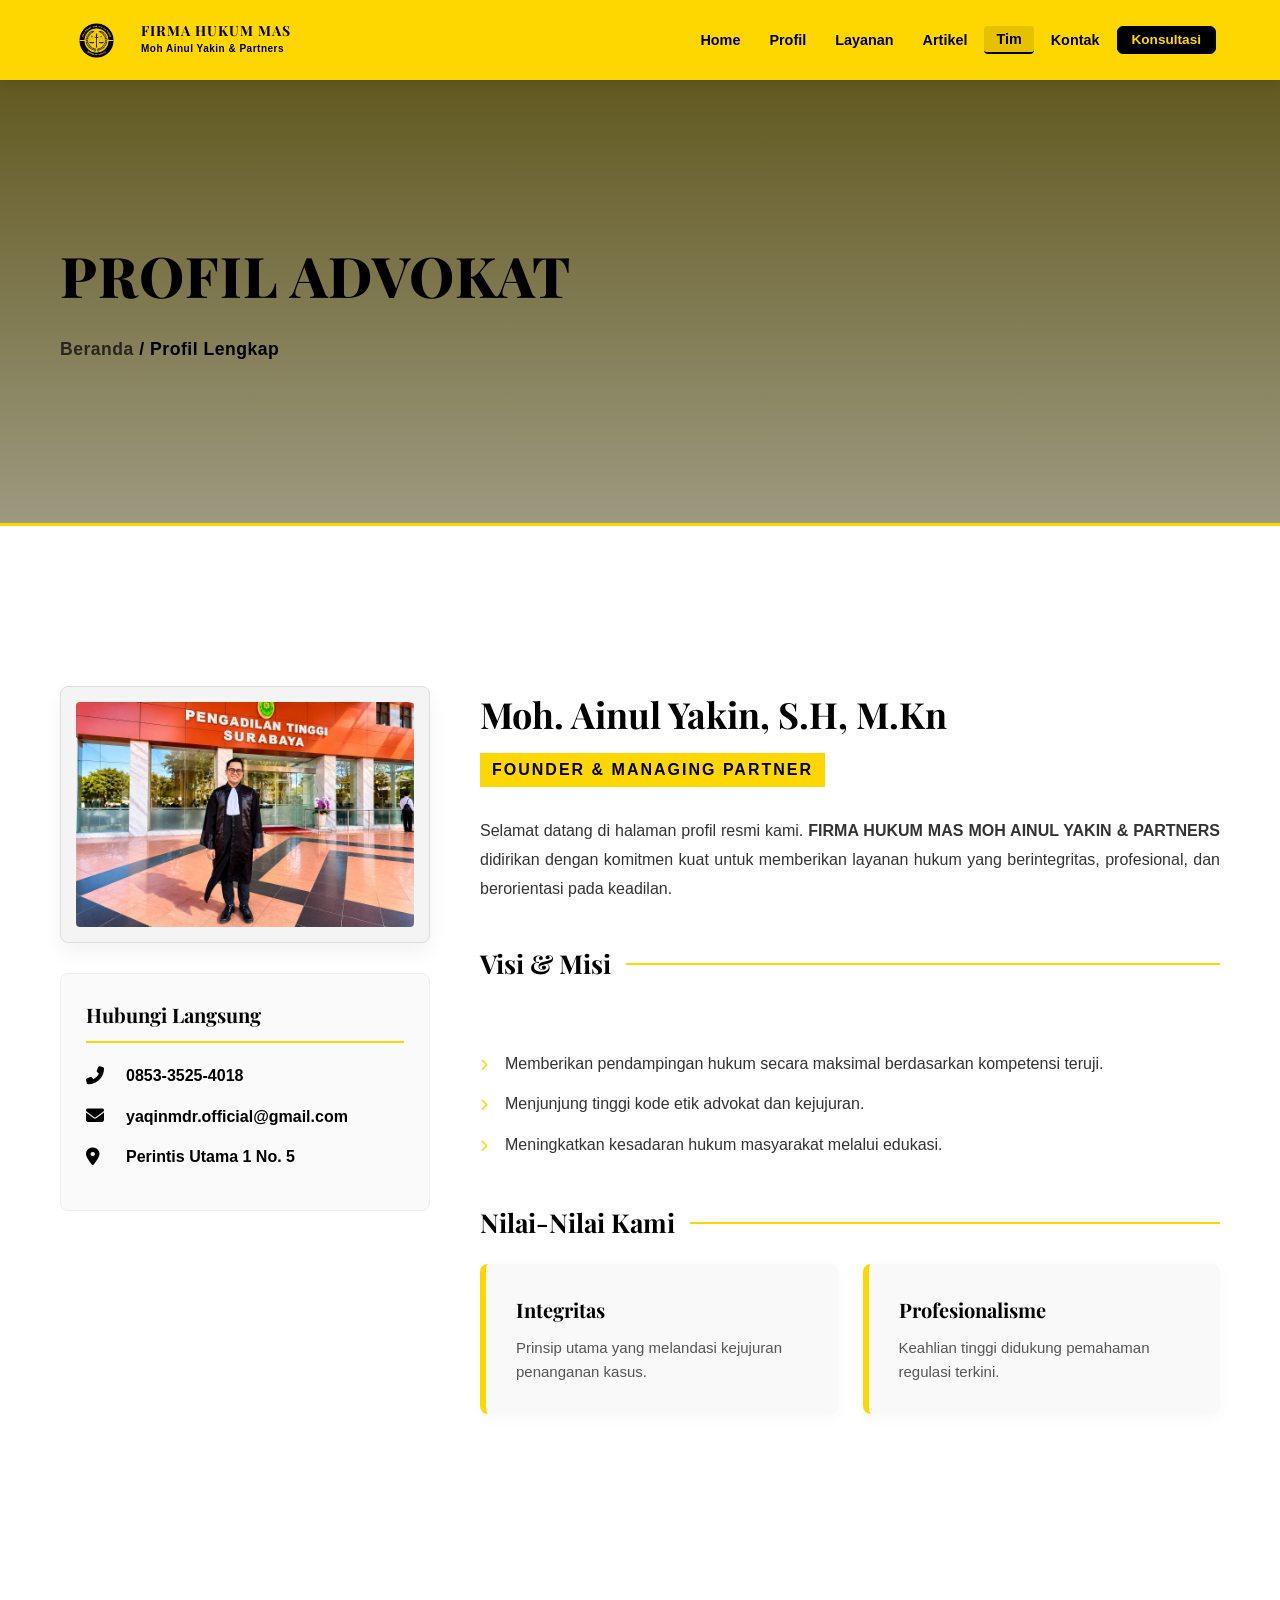
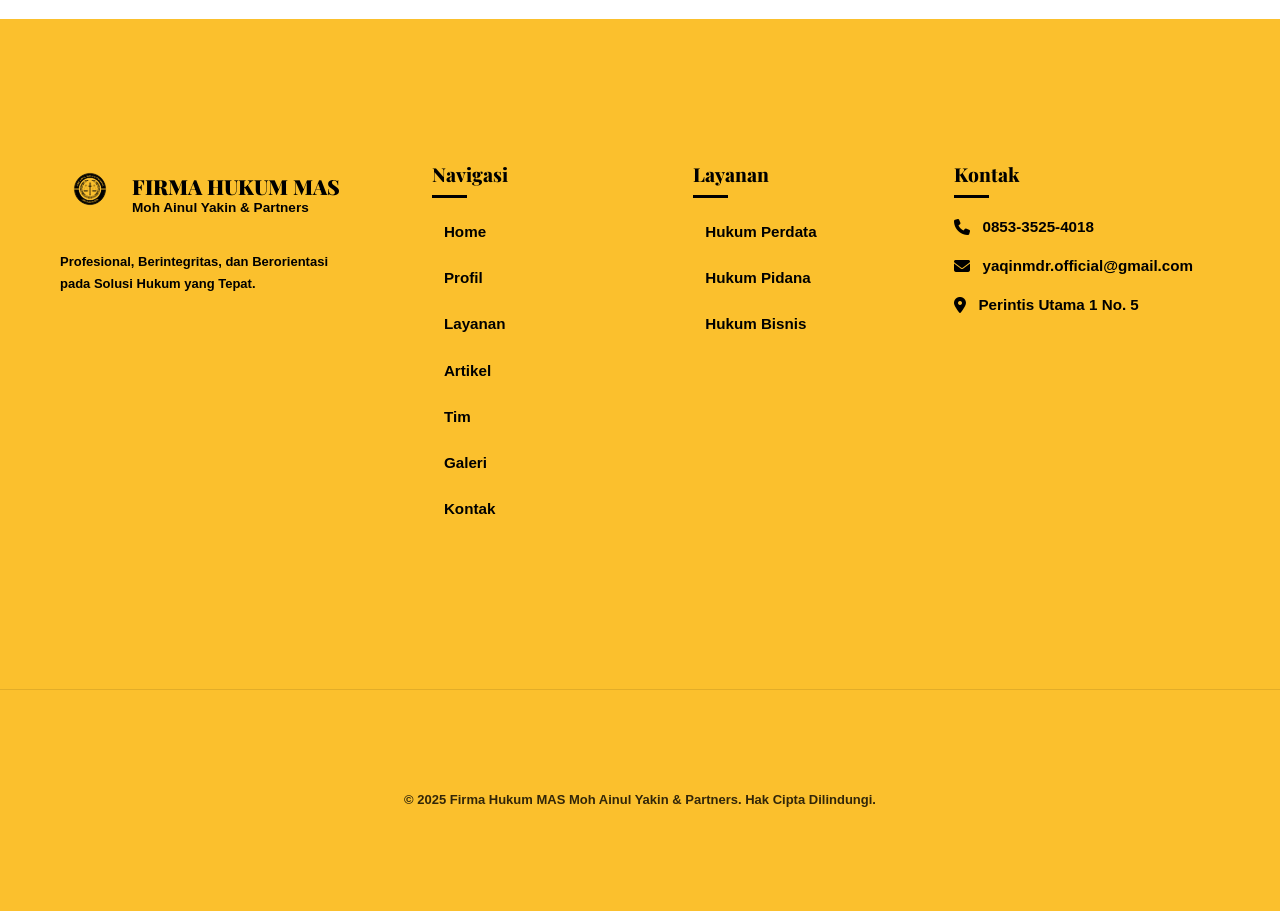
==== commit c148e240: "Deskripsi perubahan" ====
--- a/profil.html
+++ b/profil.html
@@ -247,7 +247,7 @@
 
         <!-- KOLOM KANAN (KONTEN LENGKAP) -->
         <section class="main-bio-content">
-          <h2>Mas Moh Ainul Yakin, S.H.</h2>
+          <h2>Moh. Ainul Yakin, S.H, M.Kn</h2>
           <div class="lawyer-title">Founder & Managing Partner</div>
           
           <div class="bio-text">
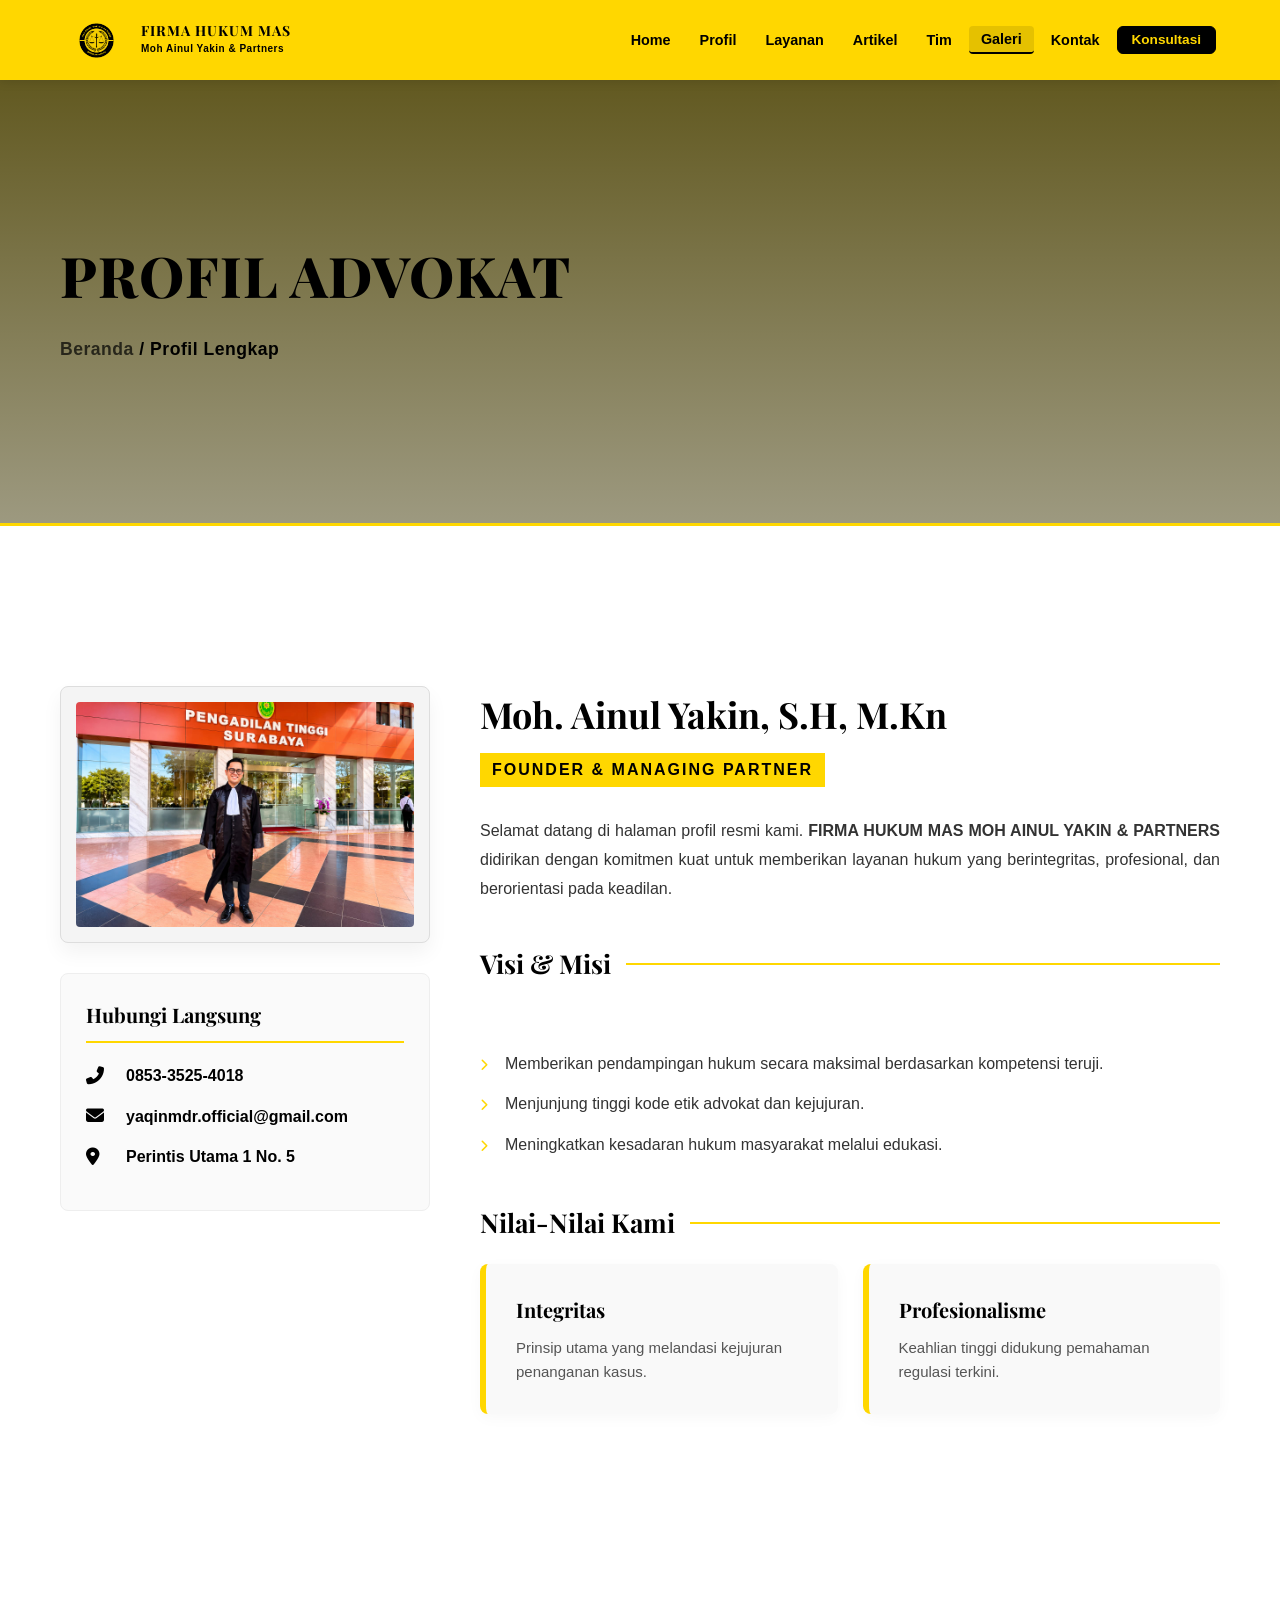
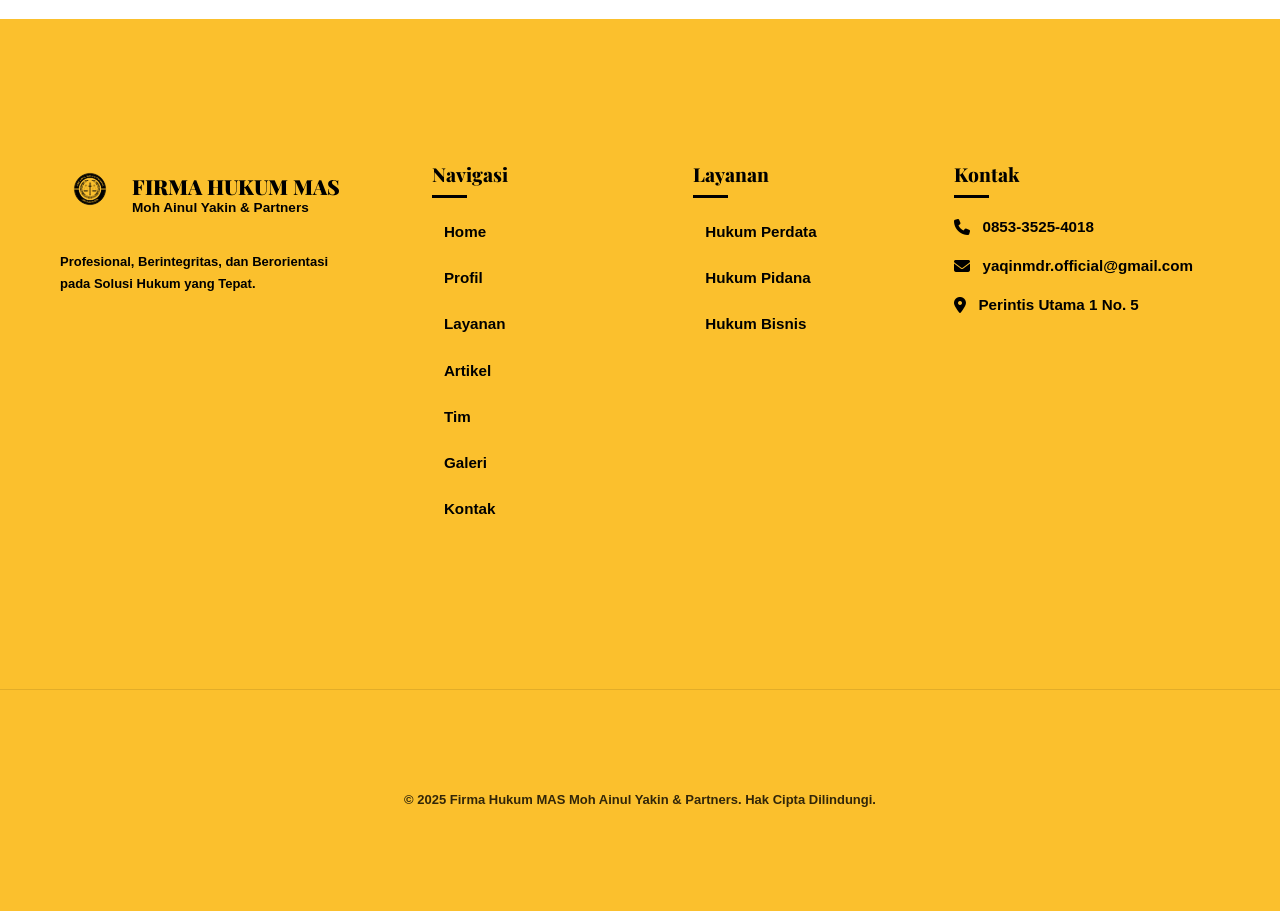
==== commit 0831c204: "Deskripsi perubahan" ====
--- a/profil.html
+++ b/profil.html
@@ -194,12 +194,13 @@
           <span class="logo-sub">Moh Ainul Yakin & Partners</span>
         </div>
       </div>
-      <ul class="nav-links" id="navLinks">
-         <li><a href="index.html" class="nav-link" style="color:#000 !important; font-weight:700;">Home</a></li>
+    <ul class="nav-links" id="navLinks">
+        <li><a href="index.html" class="nav-link" style="color:#000 !important; font-weight:700;">Home</a></li>
         <li><a href="profil.html" class="nav-link" style="color:#000 !important; font-weight:700;">Profil</a></li>
         <li><a href="layanan.html" class="nav-link" style="color:#000 !important; font-weight:700;">Layanan</a></li>
         <li><a href="artikel.html" class="nav-link" style="color:#000 !important; font-weight:700;">Artikel</a></li>
-        <li><a href="tim.html" class="nav-link active" style="color:#000 !important; font-weight:700; background: rgba(0,0,0,0.1);">Tim</a></li>
+        <li><a href="tim.html" class="nav-link" style="color:#000 !important; font-weight:700;">Tim</a></li>
+        <li><a href="galeri.html" class="nav-link active" style="color:#000 !important; font-weight:700; background: rgba(0,0,0,0.1);">Galeri</a></li>
         <li><a href="kontak.html" class="nav-link" style="color:#000 !important; font-weight:700;">Kontak</a></li>
         <li><a href="#kontak" class="nav-btn-konsul" style="background:#000; color:#FFD700 !important;">Konsultasi</a></li>
       </ul>
